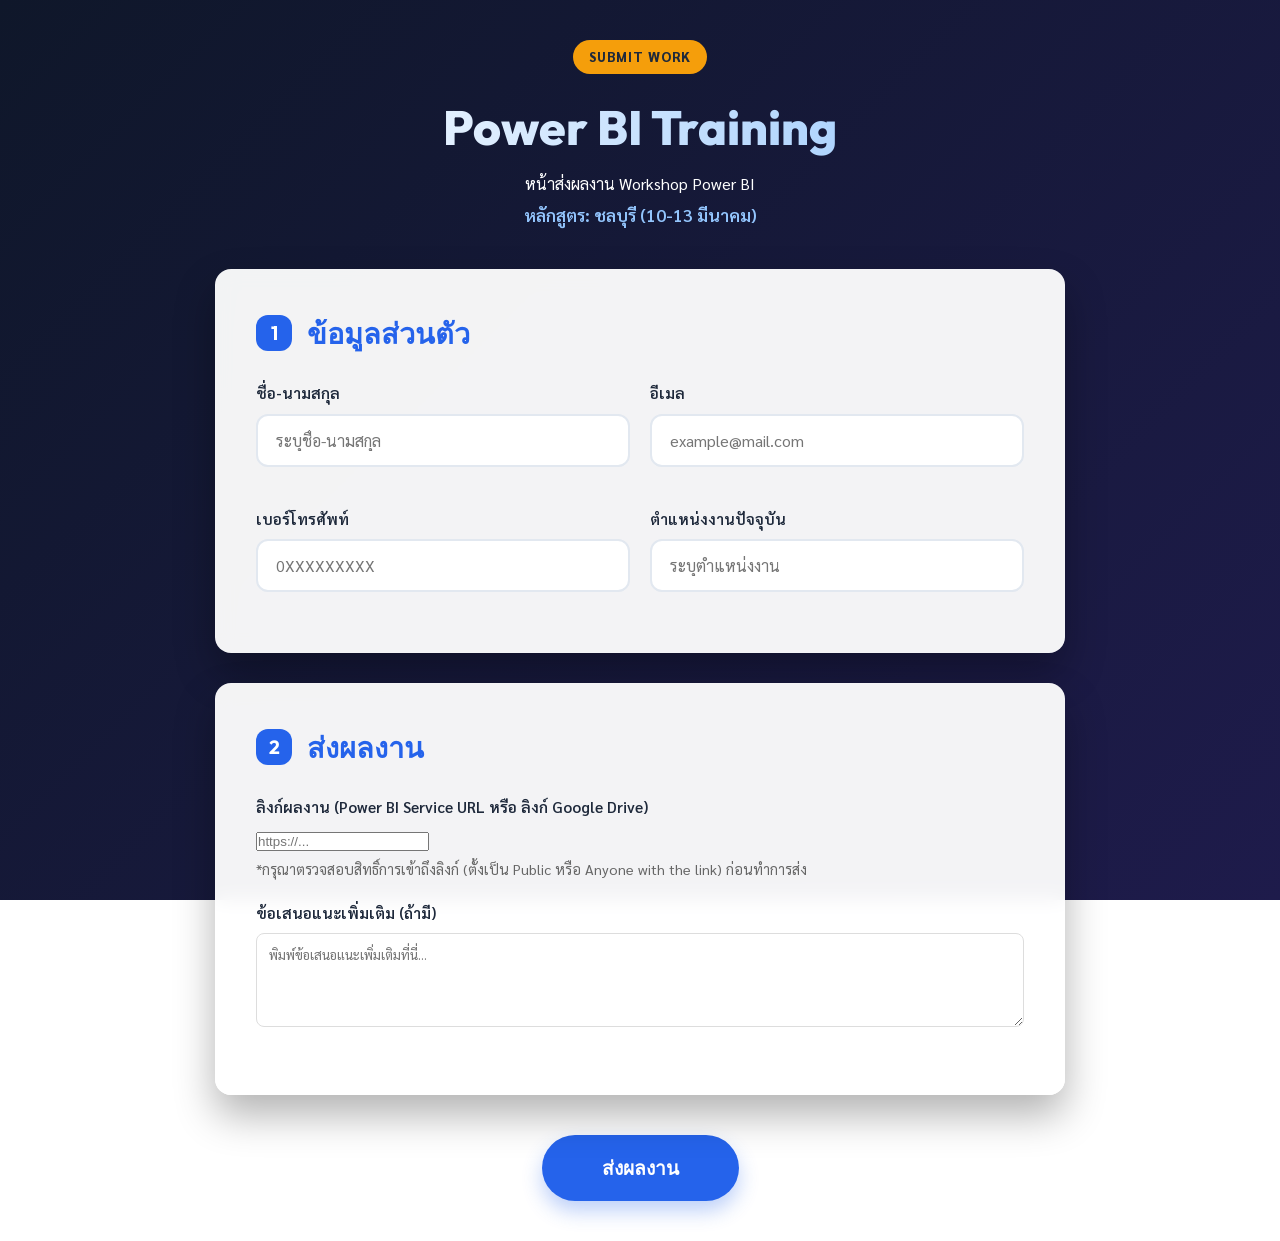
==== submit.html @ f8c45d48 "032645" ====
<!DOCTYPE html>
<html lang="th">

<head>
    <meta charset="UTF-8">
    <meta name="viewport" content="width=device-width, initial-scale=1.0">
    <title>Power BI | ส่งผลงาน</title>
    <link rel="preconnect" href="https://fonts.googleapis.com">
    <link rel="preconnect" href="https://fonts.gstatic.com" crossorigin>
    <link
        href="https://fonts.googleapis.com/css2?family=Sarabun:wght@300;400;600;700&family=Outfit:wght@400;600;800&display=swap"
        rel="stylesheet">
    <link rel="stylesheet" href="style.css">
</head>

<body>
    <div class="container">
        <header>
            <div class="header-content">
                <span class="badge">Submit Work</span>
                <h1>Power BI Training</h1>
                <p>หน้าส่งผลงาน Workshop Power BI</p>
                <div class="course-info">หลักสูตร: ชลบุรี (10-13 มีนาคม)</div>
            </div>
        </header>

        <form id="submitForm">
            <!-- ส่วนที่ 1: ข้อมูลส่วนตัว -->
            <div class="form-section fade-in">
                <h2><span class="step-num">1</span> ข้อมูลส่วนตัว</h2>
                <div class="form-grid">
                    <div class="form-group">
                        <label for="name">ชื่อ-นามสกุล</label>
                        <input type="text" id="name" name="name" placeholder="ระบุชื่อ-นามสกุล" required>
                    </div>
                    <div class="form-group">
                        <label for="email">อีเมล</label>
                        <input type="email" id="email" name="email" placeholder="example@mail.com" required>
                    </div>
                    <div class="form-group">
                        <label for="phone">เบอร์โทรศัพท์</label>
                        <input type="tel" id="phone" name="phone" placeholder="0XXXXXXXXX" pattern="[0-9]{9,10}"
                            required>
                    </div>
                    <div class="form-group">
                        <label for="job">ตำแหน่งงานปัจจุบัน</label>
                        <input type="text" id="job" name="job" placeholder="ระบุตำแหน่งงาน" required>
                    </div>
                </div>
            </div>

            <!-- ส่วนที่ 2: ส่งผลงาน -->
            <div class="form-section fade-in">
                <h2><span class="step-num">2</span> ส่งผลงาน</h2>
                <div class="form-grid" style="display: block;">
                    <div class="form-group full-width" style="margin-bottom: 20px;">
                        <label for="workLink">ลิงก์ผลงาน (Power BI Service URL หรือ ลิงก์ Google Drive)</label>
                        <input type="url" id="workLink" name="workLink" placeholder="https://..." required>
                        <p style="font-size: 0.9em; color: #666; margin-top: 5px;">*กรุณาตรวจสอบสิทธิ์การเข้าถึงลิงก์ (ตั้งเป็น Public หรือ Anyone with the link) ก่อนทำการส่ง</p>
                    </div>
                    <div class="form-group full-width">
                        <label for="comments">ข้อเสนอแนะเพิ่มเติม (ถ้ามี)</label>
                        <textarea id="comments" name="comments" rows="4" placeholder="พิมพ์ข้อเสนอแนะเพิ่มเติมที่นี่..." style="width: 100%; padding: 12px; border: 1px solid #ddd; border-radius: 8px; font-family: 'Sarabun', sans-serif; resize: vertical;"></textarea>
                    </div>
                </div>
            </div>

            <div class="form-actions">
                <button type="submit" id="submitBtn">ส่งผลงาน</button>
            </div>
        </form>
    </div>

    <!-- Success Modal -->
    <div id="successModal" class="modal">
        <div class="modal-content">
            <div class="success-icon">✓</div>
            <h2>ส่งผลงานสำเร็จ! 🎉</h2>
            <p class="modal-msg">ได้รับผลงานของคุณเรียบร้อยแล้ว</p>
            <div class="course-details-popup">
                <p><strong>ประเภท:</strong> ส่งผลงาน Workshop Power BI</p>
                <p><strong>วันที่:</strong> 10-13 มีนาคม 2569</p>
                <p><strong>สถานที่:</strong> ณ สถาบันพัฒนาฝีมือแรงงาน 3 ชลบุรี</p>
            </div>
            <p class="modal-msg">***ขอขอบคุณที่ตั้งใจเรียนรู้และร่วมทำ Workshop ในหลักสูตรนี้ครับ***</p>
            <button onclick="closeModal()">ตกลง</button>
        </div>
    </div>

    <script src="submit-script.js"></script>
</body>

</html>
---- style.css ----
:root {
    --primary: #2563eb;
    --primary-dark: #1d4ed8;
    --accent: #f59e0b;
    --bg-gradient: linear-gradient(135deg, #0f172a 0%, #1e1b4b 100%);
    --card-bg: rgba(255, 255, 255, 0.95);
    --text-main: #1e293b;
    --text-muted: #64748b;
    --success: #10b981;
    --danger: #ef4444;
    --radius: 16px;
    --transition: all 0.3s cubic-bezier(0.4, 0, 0.2, 1);
}

* {
    box-sizing: border-box;
    margin: 0;
    padding: 0;
}

body {
    font-family: 'Sarabun', 'Outfit', sans-serif;
    background: var(--bg-gradient);
    background-attachment: fixed;
    color: var(--text-main);
    line-height: 1.6;
    padding: 40px 20px;
    min-height: 100vh;
}

.container {
    max-width: 850px;
    margin: 0 auto;
}

header {
    text-align: center;
    color: white;
    margin-bottom: 40px;
}

.badge {
    background: var(--accent);
    color: #1e293b;
    padding: 6px 16px;
    border-radius: 50px;
    font-size: 0.85rem;
    font-weight: 800;
    text-transform: uppercase;
    display: inline-block;
    margin-bottom: 15px;
    letter-spacing: 1px;
}

h1 {
    font-family: 'Outfit', sans-serif;
    font-size: 3rem;
    font-weight: 800;
    margin-bottom: 5px;
    background: linear-gradient(to right, #fff, #93c5fd);
    -webkit-background-clip: text;
    background-clip: text;
    -webkit-text-fill-color: transparent;
}

.course-info {
    font-size: 1.1rem;
    color: #93c5fd;
    font-weight: 600;
    margin-top: 5px;
}

.form-section {
    background: var(--card-bg);
    backdrop-filter: blur(10px);
    border-radius: var(--radius);
    padding: 40px;
    margin-bottom: 30px;
    box-shadow: 0 20px 40px rgba(0, 0, 0, 0.3);
    border: 1px solid rgba(255, 255, 255, 0.1);
}

h2 {
    font-family: 'Outfit', sans-serif;
    font-size: 1.8rem;
    color: var(--primary);
    margin-bottom: 25px;
    display: flex;
    align-items: center;
}

.step-num {
    background: var(--primary);
    color: white;
    width: 36px;
    height: 36px;
    border-radius: 12px;
    display: flex;
    align-items: center;
    justify-content: center;
    margin-right: 15px;
    font-size: 1.2rem;
}

.form-grid {
    display: grid;
    grid-template-columns: 1fr 1fr;
    gap: 20px;
}

.form-group {
    margin-bottom: 20px;
}

.full-width {
    grid-column: span 2;
}

label {
    display: block;
    font-weight: 600;
    margin-bottom: 8px;
    color: var(--text-main);
    font-size: 0.95rem;
}

input[type="text"],
input[type="tel"],
input[type="email"],
input[type="number"],
select {
    width: 100%;
    padding: 14px 18px;
    border: 2px solid #e2e8f0;
    border-radius: 12px;
    font-size: 1rem;
    font-family: inherit;
    transition: var(--transition);
    background: white;
}

input:focus,
select:focus {
    outline: none;
    border-color: var(--primary);
    box-shadow: 0 0 0 4px rgba(37, 99, 235, 0.1);
    transform: translateY(-2px);
}

/* Checkbox Styling */
.checkbox-grid {
    display: grid;
    grid-template-columns: 1fr;
    gap: 12px;
}

.checkbox-item {
    display: block;
    position: relative;
    padding: 18px 18px 18px 55px;
    cursor: pointer;
    background: #ffffff;
    border-radius: 14px;
    transition: var(--transition);
    border: 2px solid #f1f5f9;
    box-shadow: 0 2px 4px rgba(0, 0, 0, 0.02);
}

.checkbox-item:hover {
    border-color: var(--primary);
    transform: translateX(5px);
    background: #f8fafc;
}

.checkbox-item input {
    position: absolute;
    opacity: 0;
    cursor: pointer;
}

.checkmark {
    position: absolute;
    top: 50%;
    left: 15px;
    transform: translateY(-50%);
    height: 24px;
    width: 24px;
    background-color: #e2e8f0;
    border-radius: 6px;
    transition: var(--transition);
}

.checkbox-item input:checked~.checkmark {
    background-color: var(--primary);
}

.checkbox-item input:checked~.checkmark:after {
    display: block;
}

.checkmark:after {
    content: "";
    position: absolute;
    display: none;
    left: 9px;
    top: 5px;
    width: 5px;
    height: 10px;
    border: solid white;
    border-width: 0 3px 3px 0;
    transform: rotate(45deg);
}

.checkbox-item input:checked~.checkbox-item {
    border-color: var(--primary);
}

/* Quiz Styling */
.quiz-item {
    background: #ffffff;
    padding: 30px;
    border-radius: 16px;
    margin-bottom: 25px;
    border: 1px solid #f1f5f9;
    box-shadow: 0 4px 6px rgba(0, 0, 0, 0.02);
    transition: var(--transition);
}

.quiz-item:hover {
    box-shadow: 0 10px 15px rgba(0, 0, 0, 0.05);
    border-left: 5px solid var(--primary);
}

.question {
    font-weight: 700;
    font-size: 1.1rem;
    margin-bottom: 20px;
}

.options {
    display: flex;
    flex-direction: column;
    gap: 12px;
}

.options label {
    font-weight: 400;
    background: white;
    padding: 12px 15px;
    border-radius: 10px;
    border: 1px solid #e2e8f0;
    cursor: pointer;
    transition: var(--transition);
}

.options label:hover {
    border-color: var(--primary);
    background: #f1f5f9;
}

.options input[type="radio"] {
    margin-right: 12px;
    transform: scale(1.2);
}

.form-actions {
    text-align: center;
    margin-top: 40px;
}

button[type="submit"] {
    background: var(--primary);
    color: white;
    font-family: 'Outfit', sans-serif;
    font-size: 1.2rem;
    font-weight: 700;
    padding: 18px 60px;
    border: none;
    border-radius: 50px;
    cursor: pointer;
    transition: var(--transition);
    box-shadow: 0 10px 20px rgba(37, 99, 235, 0.3);
}

button[type="submit"]:hover {
    background: var(--primary-dark);
    transform: translateY(-2px);
    box-shadow: 0 15px 25px rgba(37, 99, 235, 0.4);
}

button[type="submit"]:active {
    transform: translateY(0);
}

/* Modal */
.modal {
    display: none;
    position: fixed;
    z-index: 1000;
    left: 0;
    top: 0;
    width: 100%;
    height: 100%;
    background-color: rgba(0, 0, 0, 0.7);
    backdrop-filter: blur(5px);
    align-items: center;
    justify-content: center;
}

.modal-content {
    background: white;
    padding: 50px;
    border-radius: 24px;
    text-align: center;
    max-width: 450px;
    width: 90%;
    box-shadow: 0 30px 60px rgba(0, 0, 0, 0.5);
    animation: modalPop 0.4s cubic-bezier(0.175, 0.885, 0.32, 1.275);
}

@keyframes modalPop {
    from {
        opacity: 0;
        transform: scale(0.8);
    }

    to {
        opacity: 1;
        transform: scale(1);
    }
}

.success-icon {
    background: linear-gradient(135deg, var(--success) 0%, #059669 100%);
    color: white;
    width: 80px;
    height: 80px;
    border-radius: 50%;
    display: flex;
    align-items: center;
    justify-content: center;
    font-size: 2.5rem;
    margin: 0 auto 25px;
    box-shadow: 0 10px 20px rgba(16, 185, 129, 0.2);
}

.modal h2 {
    color: var(--primary);
    display: block;
    font-weight: 800;
    margin-bottom: 5px;
}

.score-text {
    font-size: 1.2rem;
    font-weight: 700;
    color: var(--text-main);
    margin-bottom: 20px;
}

.course-details-popup {
    background: #f8fafc;
    border-radius: 12px;
    padding: 20px;
    margin-bottom: 20px;
    text-align: left;
    border-left: 4px solid var(--accent);
}

.course-details-popup p {
    font-size: 0.95rem;
    margin-bottom: 8px;
    color: var(--text-main);
}

.course-details-popup p:last-child {
    margin-bottom: 0;
}

.modal-msg {
    margin-top: 15px;
    color: var(--danger);
    font-weight: 600;
    font-size: 0.9rem;
    line-height: 1.4;
}

.modal button {
    margin-top: 25px;
    background: var(--primary);
    color: white;
    border: none;
    padding: 14px 50px;
    border-radius: 50px;
    font-weight: 700;
    cursor: pointer;
    transition: var(--transition);
    box-shadow: 0 4px 10px rgba(37, 99, 235, 0.2);
}

.modal button:hover {
    background: var(--primary);
}

/* Animations */
.fade-in {
    animation: fadeIn 0.8s ease-out;
}

@keyframes fadeIn {
    from {
        opacity: 0;
        transform: translateY(20px);
    }

    to {
        opacity: 1;
        transform: translateY(0);
    }
}

@media (max-width: 600px) {
    .form-grid {
        grid-template-columns: 1fr;
    }

    .full-width {
        grid-column: auto;
    }

    h1 {
        font-size: 2rem;
    }

    .form-section {
        padding: 25px;
    }
}
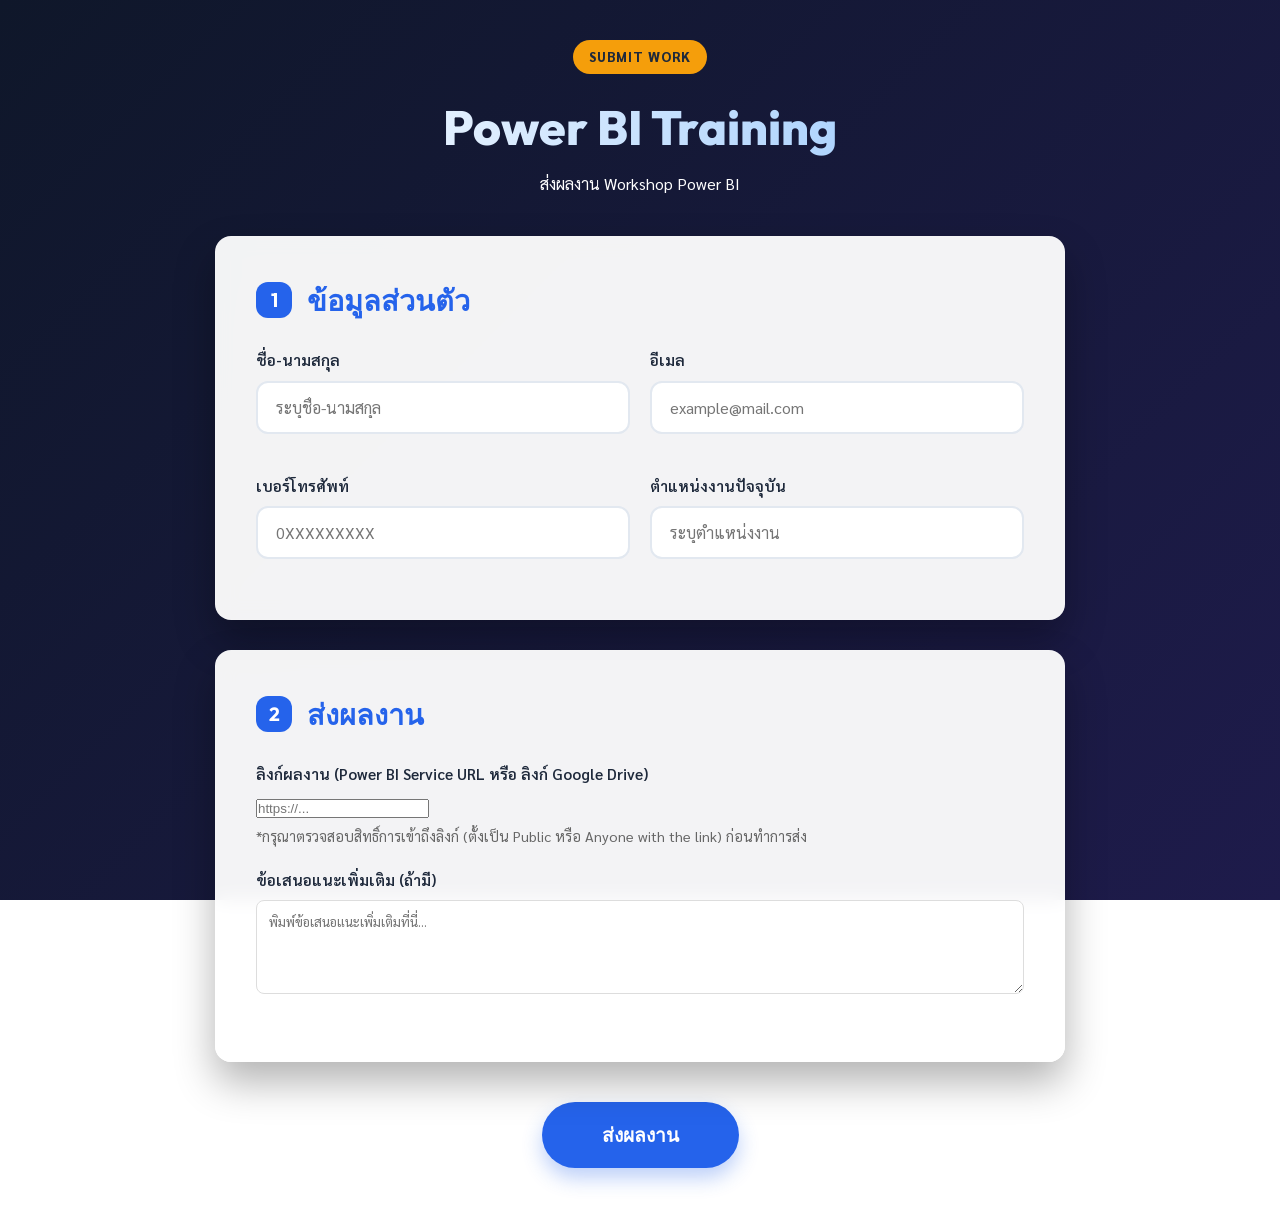
==== commit 06b6b6f1: "39461" ====
--- a/submit.html
+++ b/submit.html
@@ -19,8 +19,7 @@
             <div class="header-content">
                 <span class="badge">Submit Work</span>
                 <h1>Power BI Training</h1>
-                <p>หน้าส่งผลงาน Workshop Power BI</p>
-                <div class="course-info">หลักสูตร: ชลบุรี (10-13 มีนาคม)</div>
+                <p>ส่งผลงาน Workshop Power BI</p>
             </div>
         </header>
 
@@ -56,11 +55,13 @@
                     <div class="form-group full-width" style="margin-bottom: 20px;">
                         <label for="workLink">ลิงก์ผลงาน (Power BI Service URL หรือ ลิงก์ Google Drive)</label>
                         <input type="url" id="workLink" name="workLink" placeholder="https://..." required>
-                        <p style="font-size: 0.9em; color: #666; margin-top: 5px;">*กรุณาตรวจสอบสิทธิ์การเข้าถึงลิงก์ (ตั้งเป็น Public หรือ Anyone with the link) ก่อนทำการส่ง</p>
+                        <p style="font-size: 0.9em; color: #666; margin-top: 5px;">*กรุณาตรวจสอบสิทธิ์การเข้าถึงลิงก์
+                            (ตั้งเป็น Public หรือ Anyone with the link) ก่อนทำการส่ง</p>
                     </div>
                     <div class="form-group full-width">
                         <label for="comments">ข้อเสนอแนะเพิ่มเติม (ถ้ามี)</label>
-                        <textarea id="comments" name="comments" rows="4" placeholder="พิมพ์ข้อเสนอแนะเพิ่มเติมที่นี่..." style="width: 100%; padding: 12px; border: 1px solid #ddd; border-radius: 8px; font-family: 'Sarabun', sans-serif; resize: vertical;"></textarea>
+                        <textarea id="comments" name="comments" rows="4" placeholder="พิมพ์ข้อเสนอแนะเพิ่มเติมที่นี่..."
+                            style="width: 100%; padding: 12px; border: 1px solid #ddd; border-radius: 8px; font-family: 'Sarabun', sans-serif; resize: vertical;"></textarea>
                     </div>
                 </div>
             </div>
@@ -79,8 +80,6 @@
             <p class="modal-msg">ได้รับผลงานของคุณเรียบร้อยแล้ว</p>
             <div class="course-details-popup">
                 <p><strong>ประเภท:</strong> ส่งผลงาน Workshop Power BI</p>
-                <p><strong>วันที่:</strong> 10-13 มีนาคม 2569</p>
-                <p><strong>สถานที่:</strong> ณ สถาบันพัฒนาฝีมือแรงงาน 3 ชลบุรี</p>
             </div>
             <p class="modal-msg">***ขอขอบคุณที่ตั้งใจเรียนรู้และร่วมทำ Workshop ในหลักสูตรนี้ครับ***</p>
             <button onclick="closeModal()">ตกลง</button>
@@ -90,4 +89,4 @@
     <script src="submit-script.js"></script>
 </body>
 
-</html>
+</html>
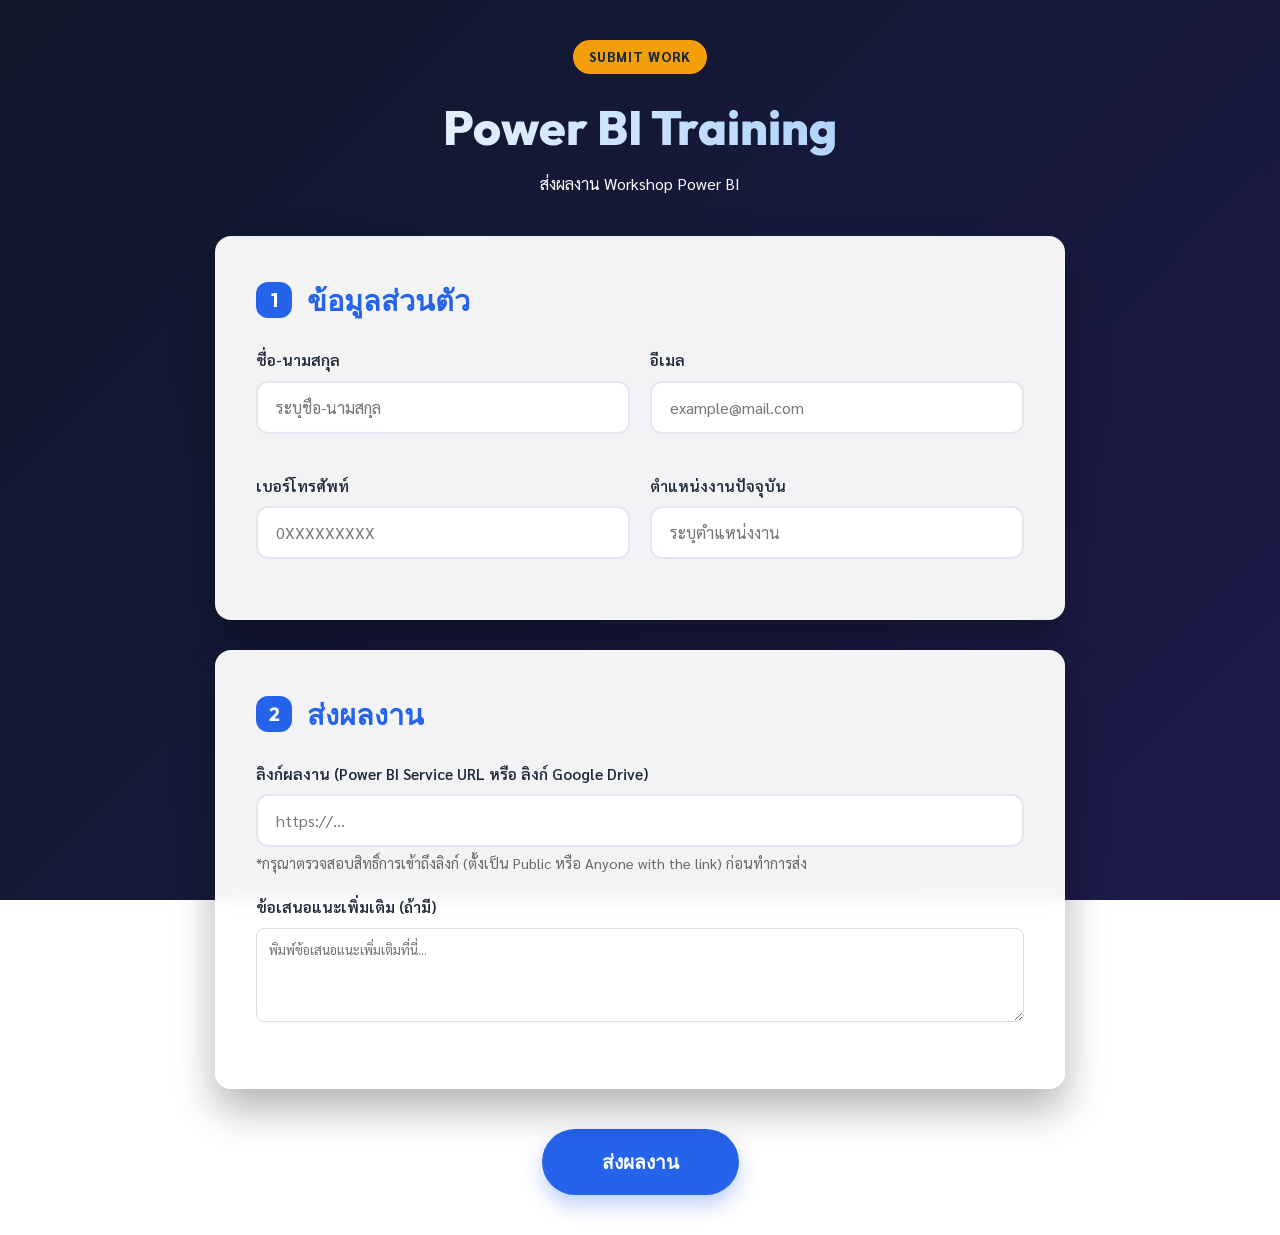
==== commit 71737f69: "Update style for URL input and formatting" ====
--- a/submit.html
+++ b/submit.html
@@ -82,7 +82,17 @@
                 <p><strong>ประเภท:</strong> ส่งผลงาน Workshop Power BI</p>
             </div>
             <p class="modal-msg">***ขอขอบคุณที่ตั้งใจเรียนรู้และร่วมทำ Workshop ในหลักสูตรนี้ครับ***</p>
-            <button onclick="closeModal()">ตกลง</button>
+            <div class="modal-buttons"
+                style="display: flex; gap: 10px; justify-content: center; margin-top: 20px; flex-wrap: wrap;">
+                <a href="https://lin.ee/59V08Pf" target="_blank"
+                    style="background-color: #00B900; color: white; padding: 12px 20px; border-radius: 8px; text-decoration: none; font-weight: 600; flex: 1; min-width: 120px; text-align: center; box-shadow: 0 4px 6px rgba(0, 185, 0, 0.2);">💬
+                    แอดไลน์ (LINE)</a>
+                <a href="http://logiskill.online/" target="_blank"
+                    style="background-color: #0A3D62; color: white; padding: 12px 20px; border-radius: 8px; text-decoration: none; font-weight: 600; flex: 1; min-width: 120px; text-align: center; box-shadow: 0 4px 6px rgba(10, 61, 98, 0.2);">📚
+                    ดูหลักสูตรเพิ่มเติม</a>
+                <button type="button" onclick="closeModal()"
+                    style="background-color: #f1f2f6; color: #2f3542; padding: 12px 20px; border-radius: 8px; font-weight: 600; border: 1px solid #dfe4ea; flex: 1; min-width: 120px; text-align: center; cursor: pointer;">ปิดหน้าต่าง</button>
+            </div>
         </div>
     </div>
 
--- a/style.css
+++ b/style.css
@@ -128,6 +128,7 @@
 input[type="tel"],
 input[type="email"],
 input[type="number"],
+input[type="url"],
 select {
     width: 100%;
     padding: 14px 18px;
